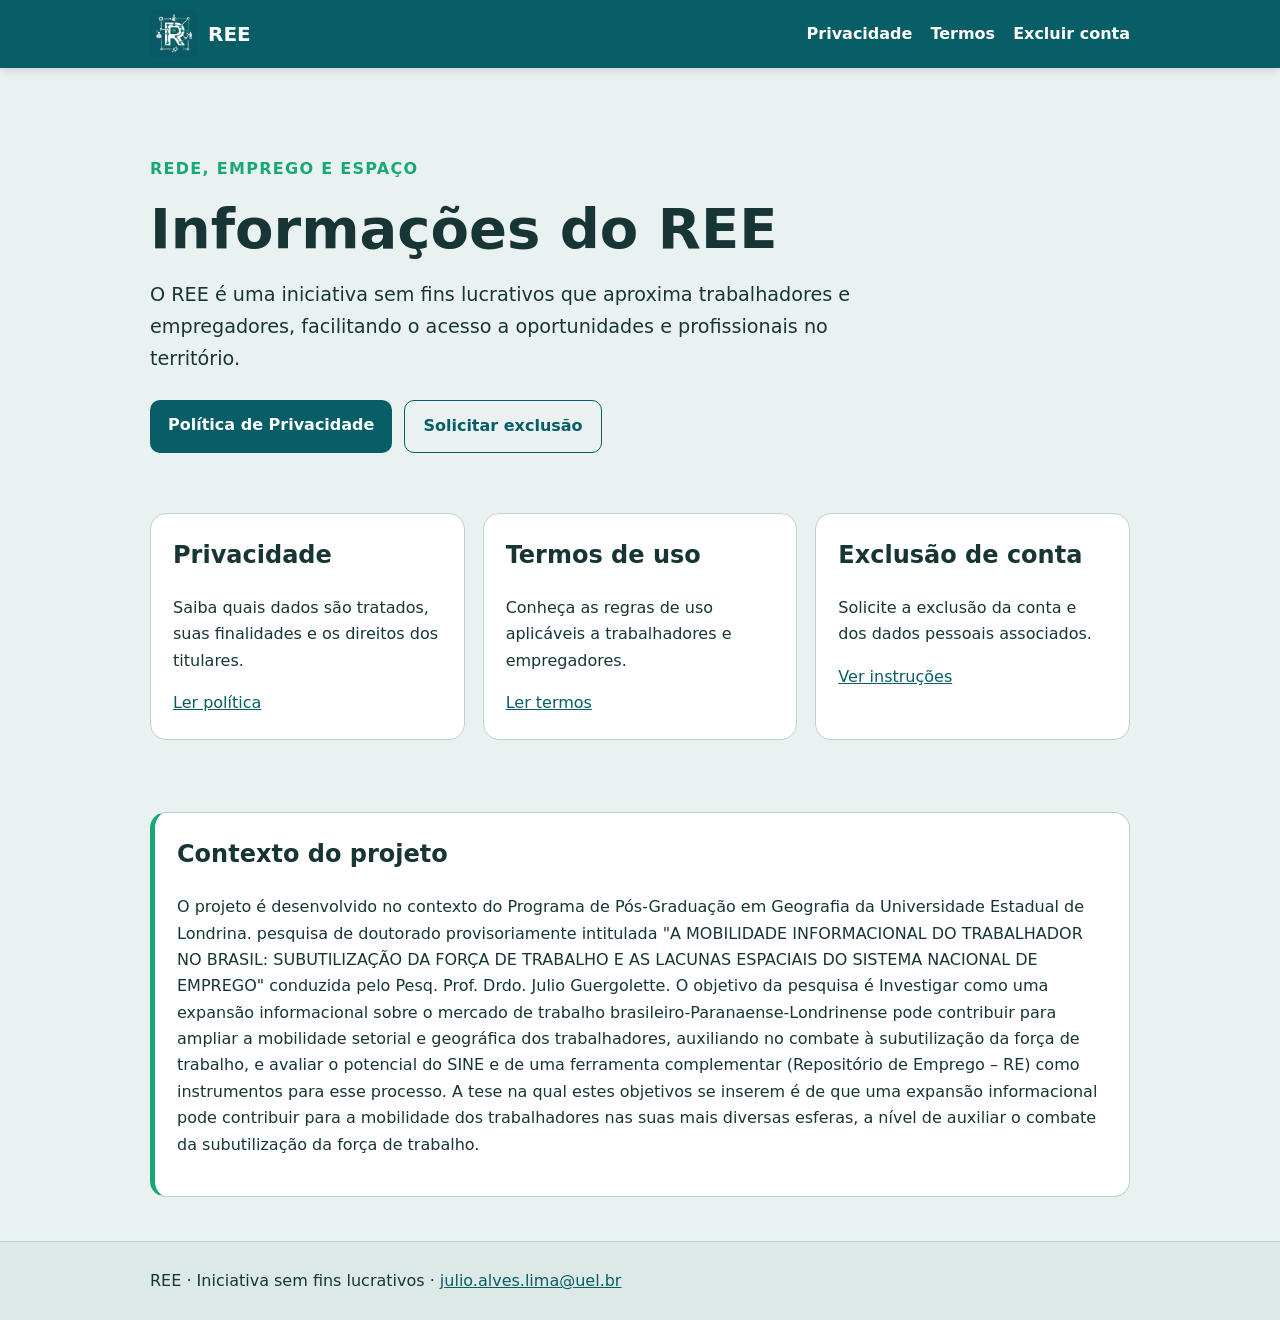
==== index.html @ cf128999 "Add files via upload" ====
<!doctype html>
<html lang="pt-BR"><head><meta charset="utf-8"><meta name="viewport" content="width=device-width,initial-scale=1"><title>REE | Informações legais</title><meta name="description" content="Informações institucionais, privacidade, termos e exclusão de conta do REE."><link rel="stylesheet" href="styles.css"></head>
<body><header><div class="wrap nav"><a class="brand" href="index.html"><span class="mark"><img src="assets/logo-ree.png" alt="Logo REE"></span><span>REE</span></a><nav><a href="privacy.html">Privacidade</a><a href="terms.html">Termos</a><a href="delete-account.html">Excluir conta</a></nav></div></header>
<main class="wrap"><section class="hero"><p class="eyebrow">REDE, EMPREGO E ESPAÇO</p><h1>Informações do REE</h1><p>O REE é uma iniciativa sem fins lucrativos que aproxima trabalhadores e empregadores, facilitando o acesso a oportunidades e profissionais no território.</p><div class="actions"><a class="button" href="privacy.html">Política de Privacidade</a><a class="button secondary" href="delete-account.html">Solicitar exclusão</a></div></section>
<section class="grid"><article class="card"><h2>Privacidade</h2><p>Saiba quais dados são tratados, suas finalidades e os direitos dos titulares.</p><a href="privacy.html">Ler política</a></article><article class="card"><h2>Termos de uso</h2><p>Conheça as regras de uso aplicáveis a trabalhadores e empregadores.</p><a href="terms.html">Ler termos</a></article><article class="card"><h2>Exclusão de conta</h2><p>Solicite a exclusão da conta e dos dados pessoais associados.</p><a href="delete-account.html">Ver instruções</a></article></section>
<section class="notice"><h2>Contexto do projeto</h2><p>O projeto é desenvolvido no contexto do Programa de Pós-Graduação em Geografia da Universidade Estadual de Londrina. pesquisa de doutorado provisoriamente intitulada "A MOBILIDADE INFORMACIONAL DO TRABALHADOR NO BRASIL: SUBUTILIZAÇÃO DA FORÇA DE TRABALHO E AS LACUNAS ESPACIAIS DO SISTEMA NACIONAL DE EMPREGO" 
    conduzida pelo Pesq. Prof. Drdo. Julio Guergolette. O objetivo da pesquisa é Investigar como uma expansão informacional sobre o mercado de trabalho brasileiro-Paranaense-Londrinense pode contribuir para ampliar a mobilidade setorial e geográfica dos trabalhadores, auxiliando no combate à subutilização da força de trabalho, e 
    avaliar o potencial do SINE e de uma ferramenta complementar (Repositório de Emprego – RE) como instrumentos para esse processo. A tese na qual estes objetivos se inserem é de que uma expansão informacional pode contribuir
     para a mobilidade dos trabalhadores nas suas mais diversas esferas, a nível de auxiliar o combate da subutilização da força de trabalho.</p></section></main>
<footer><div class="wrap">REE · Iniciativa sem fins lucrativos · <a href="mailto:julio.alves.lima@uel.br">julio.alves.lima@uel.br</a></div></footer></body></html>
---- styles.css ----
:root{--primary:#075e66;--secondary:#18a875;--bg:#eaf2f1;--text:#183536;--white:#fff;--muted:#557071;--line:#bfd1cf}*{box-sizing:border-box}html{scroll-behavior:smooth}body{margin:0;font-family:system-ui,-apple-system,"Segoe UI",Roboto,Arial,sans-serif;background:var(--bg);color:var(--text);line-height:1.65}a{color:var(--primary)}header{background:var(--primary);color:#fff;position:sticky;top:0;z-index:10;box-shadow:0 2px 10px #0002}.wrap{width:min(100% - 32px,980px);margin:auto}.nav{min-height:68px;display:flex;align-items:center;justify-content:space-between;gap:24px}.brand{display:flex;align-items:center;gap:10px;color:#fff;text-decoration:none;font-weight:800;font-size:1.25rem}
.mark {
  display: inline-flex;
  align-items: center;
  justify-content: center;
  width: 48px;
  height: 48px;
  flex: 0 0 48px;
}

.mark img {
  display: block;
  width: 100%;
  height: 100%;
  object-fit: contain;
}
nav{display:flex;gap:18px;flex-wrap:wrap}nav a{color:#fff;text-decoration:none;font-weight:650}nav a[aria-current=page],nav a:hover{text-decoration:underline;text-underline-offset:5px}.hero{padding:72px 0 42px}.eyebrow{color:var(--secondary);font-weight:800;letter-spacing:.08em}.hero h1,.legal h1{font-size:clamp(2rem,6vw,3.5rem);line-height:1.1;margin:.2em 0}.hero>p:not(.eyebrow){font-size:1.2rem;max-width:740px}.actions{display:flex;gap:12px;flex-wrap:wrap;margin-top:26px}.button{display:inline-block;background:var(--primary);color:#fff;padding:12px 18px;border-radius:10px;text-decoration:none;font-weight:750}.button:hover{background:#064d54}.button.secondary{background:transparent;color:var(--primary);border:1px solid var(--primary)}.grid{display:grid;grid-template-columns:repeat(3,1fr);gap:18px;padding:18px 0 48px}.card,.notice,.warning{background:#fff;border:1px solid var(--line);border-radius:16px;padding:22px}.card h2,.notice h2{margin-top:0}.notice{margin:24px 0 44px;border-left:5px solid var(--secondary)}.warning{margin:24px 0;background:#fff8dc;border-color:#e2c86f}.legal{background:#fff;margin-top:32px;margin-bottom:32px;padding:clamp(22px,5vw,52px);border:1px solid var(--line);border-radius:18px}.legal h2{margin-top:2em;line-height:1.25}.updated{color:var(--muted)}footer{background:#dce9e7;border-top:1px solid var(--line);padding:26px 0;margin-top:40px}li{margin:.35em 0}@media(max-width:720px){.nav{align-items:flex-start;flex-direction:column;padding:14px 0}.grid{grid-template-columns:1fr}.hero{padding-top:46px}nav{gap:12px;font-size:.92rem}.legal{width:min(100% - 20px,980px);padding:20px}}
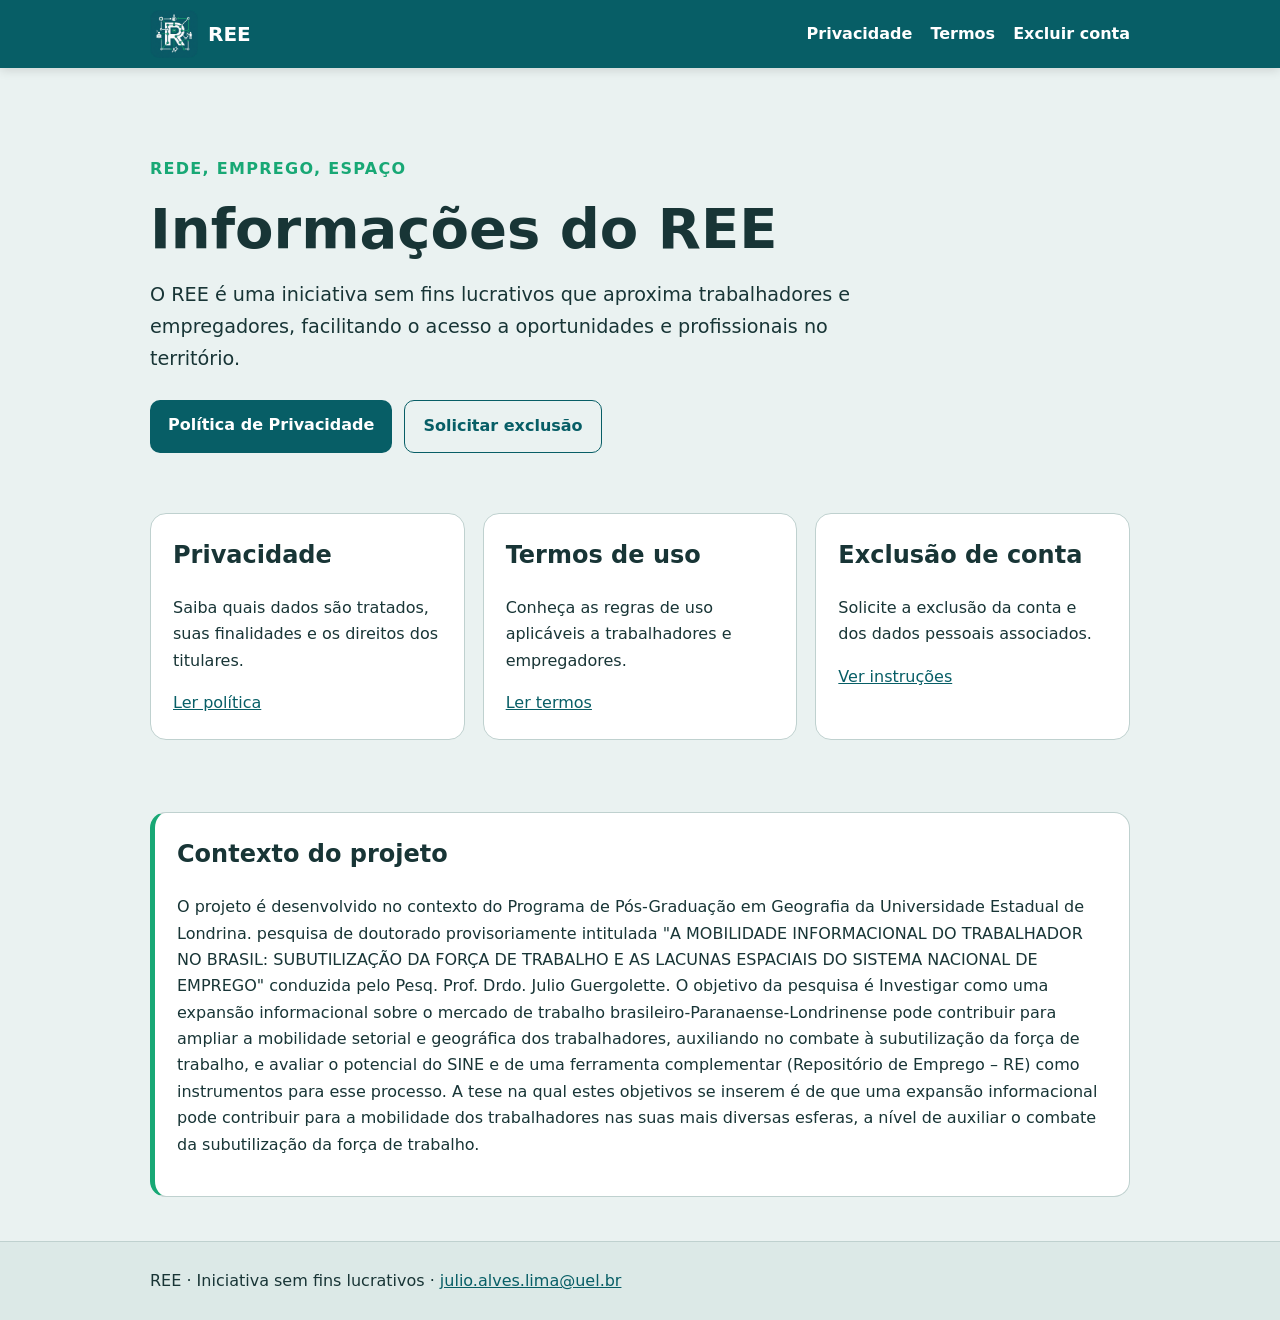
==== commit d927d846: "Fix hero section text in index.html Updated the hero section text for consistency." ====
--- a/index.html
+++ b/index.html
@@ -1,10 +1,10 @@
 <!doctype html>
 <html lang="pt-BR"><head><meta charset="utf-8"><meta name="viewport" content="width=device-width,initial-scale=1"><title>REE | Informações legais</title><meta name="description" content="Informações institucionais, privacidade, termos e exclusão de conta do REE."><link rel="stylesheet" href="styles.css"></head>
 <body><header><div class="wrap nav"><a class="brand" href="index.html"><span class="mark"><img src="assets/logo-ree.png" alt="Logo REE"></span><span>REE</span></a><nav><a href="privacy.html">Privacidade</a><a href="terms.html">Termos</a><a href="delete-account.html">Excluir conta</a></nav></div></header>
-<main class="wrap"><section class="hero"><p class="eyebrow">REDE, EMPREGO E ESPAÇO</p><h1>Informações do REE</h1><p>O REE é uma iniciativa sem fins lucrativos que aproxima trabalhadores e empregadores, facilitando o acesso a oportunidades e profissionais no território.</p><div class="actions"><a class="button" href="privacy.html">Política de Privacidade</a><a class="button secondary" href="delete-account.html">Solicitar exclusão</a></div></section>
+<main class="wrap"><section class="hero"><p class="eyebrow">REDE, EMPREGO, ESPAÇO</p><h1>Informações do REE</h1><p>O REE é uma iniciativa sem fins lucrativos que aproxima trabalhadores e empregadores, facilitando o acesso a oportunidades e profissionais no território.</p><div class="actions"><a class="button" href="privacy.html">Política de Privacidade</a><a class="button secondary" href="delete-account.html">Solicitar exclusão</a></div></section>
 <section class="grid"><article class="card"><h2>Privacidade</h2><p>Saiba quais dados são tratados, suas finalidades e os direitos dos titulares.</p><a href="privacy.html">Ler política</a></article><article class="card"><h2>Termos de uso</h2><p>Conheça as regras de uso aplicáveis a trabalhadores e empregadores.</p><a href="terms.html">Ler termos</a></article><article class="card"><h2>Exclusão de conta</h2><p>Solicite a exclusão da conta e dos dados pessoais associados.</p><a href="delete-account.html">Ver instruções</a></article></section>
 <section class="notice"><h2>Contexto do projeto</h2><p>O projeto é desenvolvido no contexto do Programa de Pós-Graduação em Geografia da Universidade Estadual de Londrina. pesquisa de doutorado provisoriamente intitulada "A MOBILIDADE INFORMACIONAL DO TRABALHADOR NO BRASIL: SUBUTILIZAÇÃO DA FORÇA DE TRABALHO E AS LACUNAS ESPACIAIS DO SISTEMA NACIONAL DE EMPREGO" 
     conduzida pelo Pesq. Prof. Drdo. Julio Guergolette. O objetivo da pesquisa é Investigar como uma expansão informacional sobre o mercado de trabalho brasileiro-Paranaense-Londrinense pode contribuir para ampliar a mobilidade setorial e geográfica dos trabalhadores, auxiliando no combate à subutilização da força de trabalho, e 
     avaliar o potencial do SINE e de uma ferramenta complementar (Repositório de Emprego – RE) como instrumentos para esse processo. A tese na qual estes objetivos se inserem é de que uma expansão informacional pode contribuir
      para a mobilidade dos trabalhadores nas suas mais diversas esferas, a nível de auxiliar o combate da subutilização da força de trabalho.</p></section></main>
-<footer><div class="wrap">REE · Iniciativa sem fins lucrativos · <a href="mailto:julio.alves.lima@uel.br">julio.alves.lima@uel.br</a></div></footer></body></html>+<footer><div class="wrap">REE · Iniciativa sem fins lucrativos · <a href="mailto:julio.alves.lima@uel.br">julio.alves.lima@uel.br</a></div></footer></body></html>
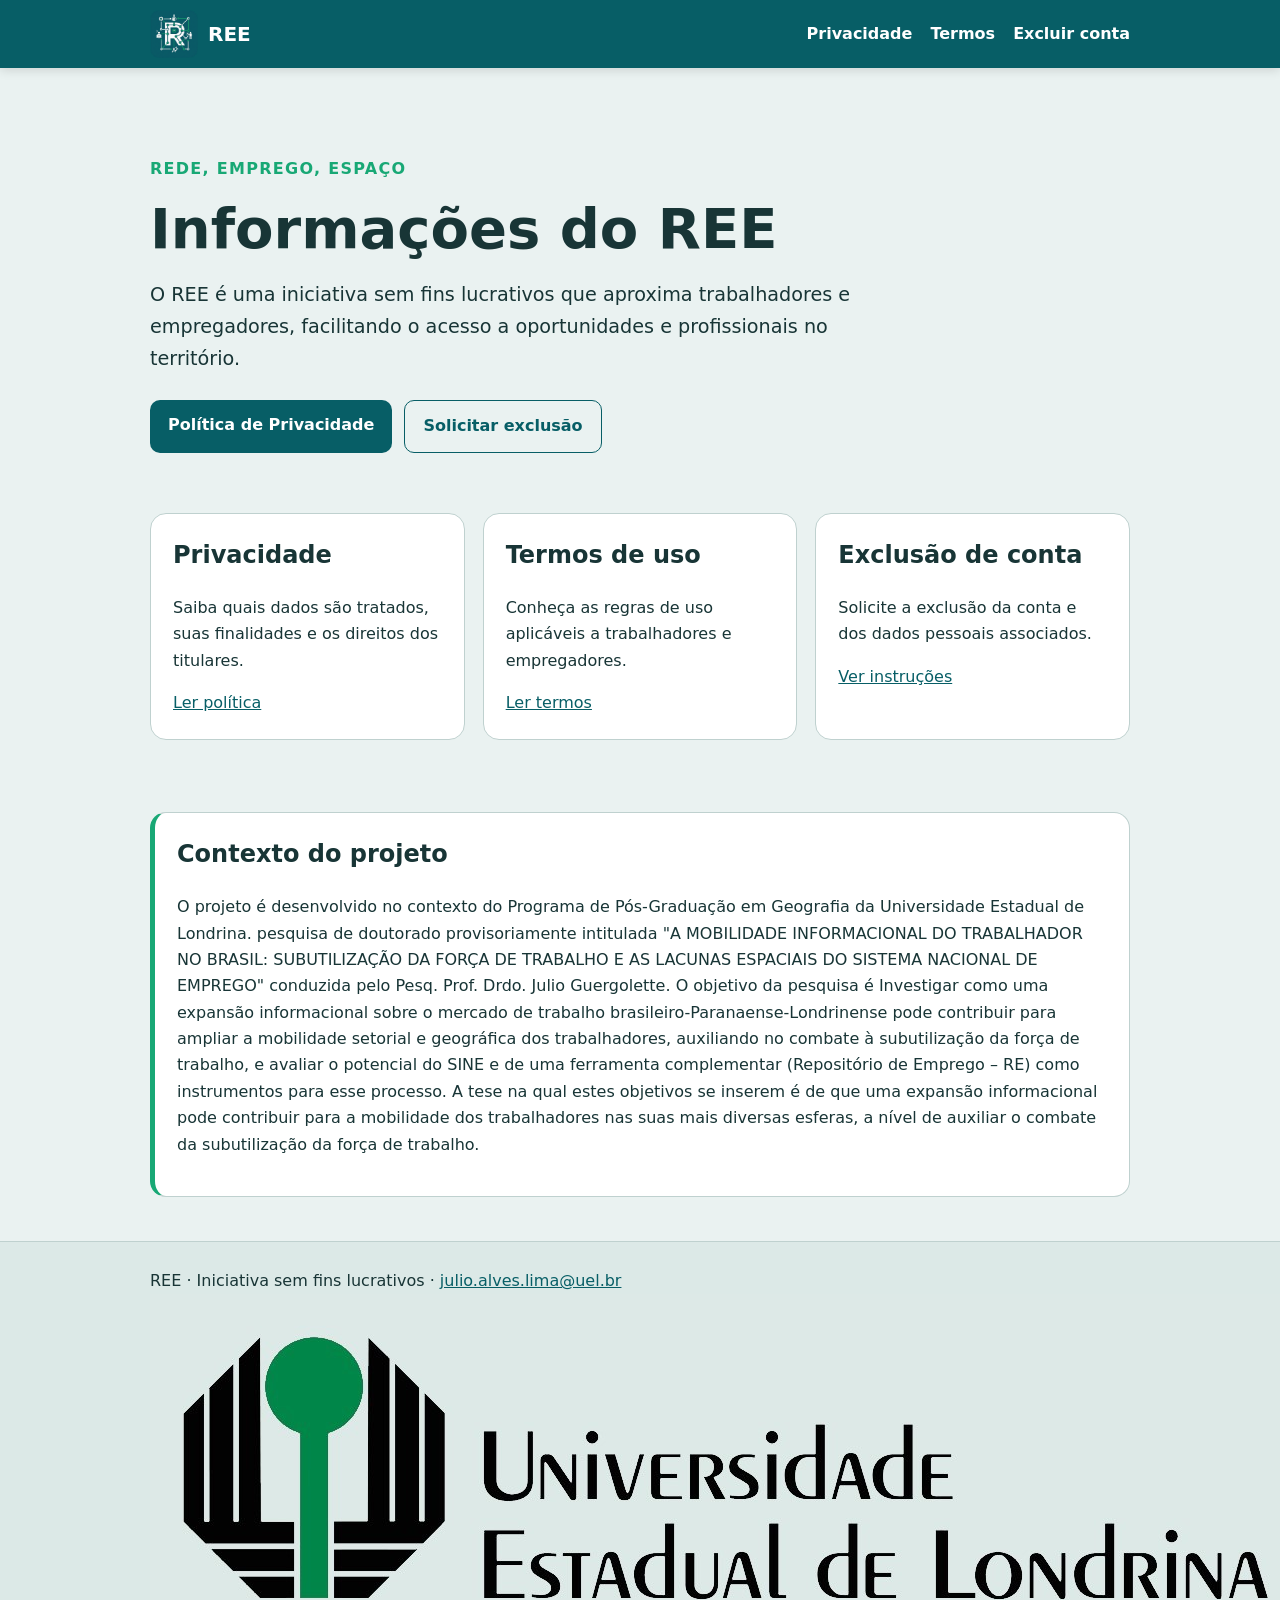
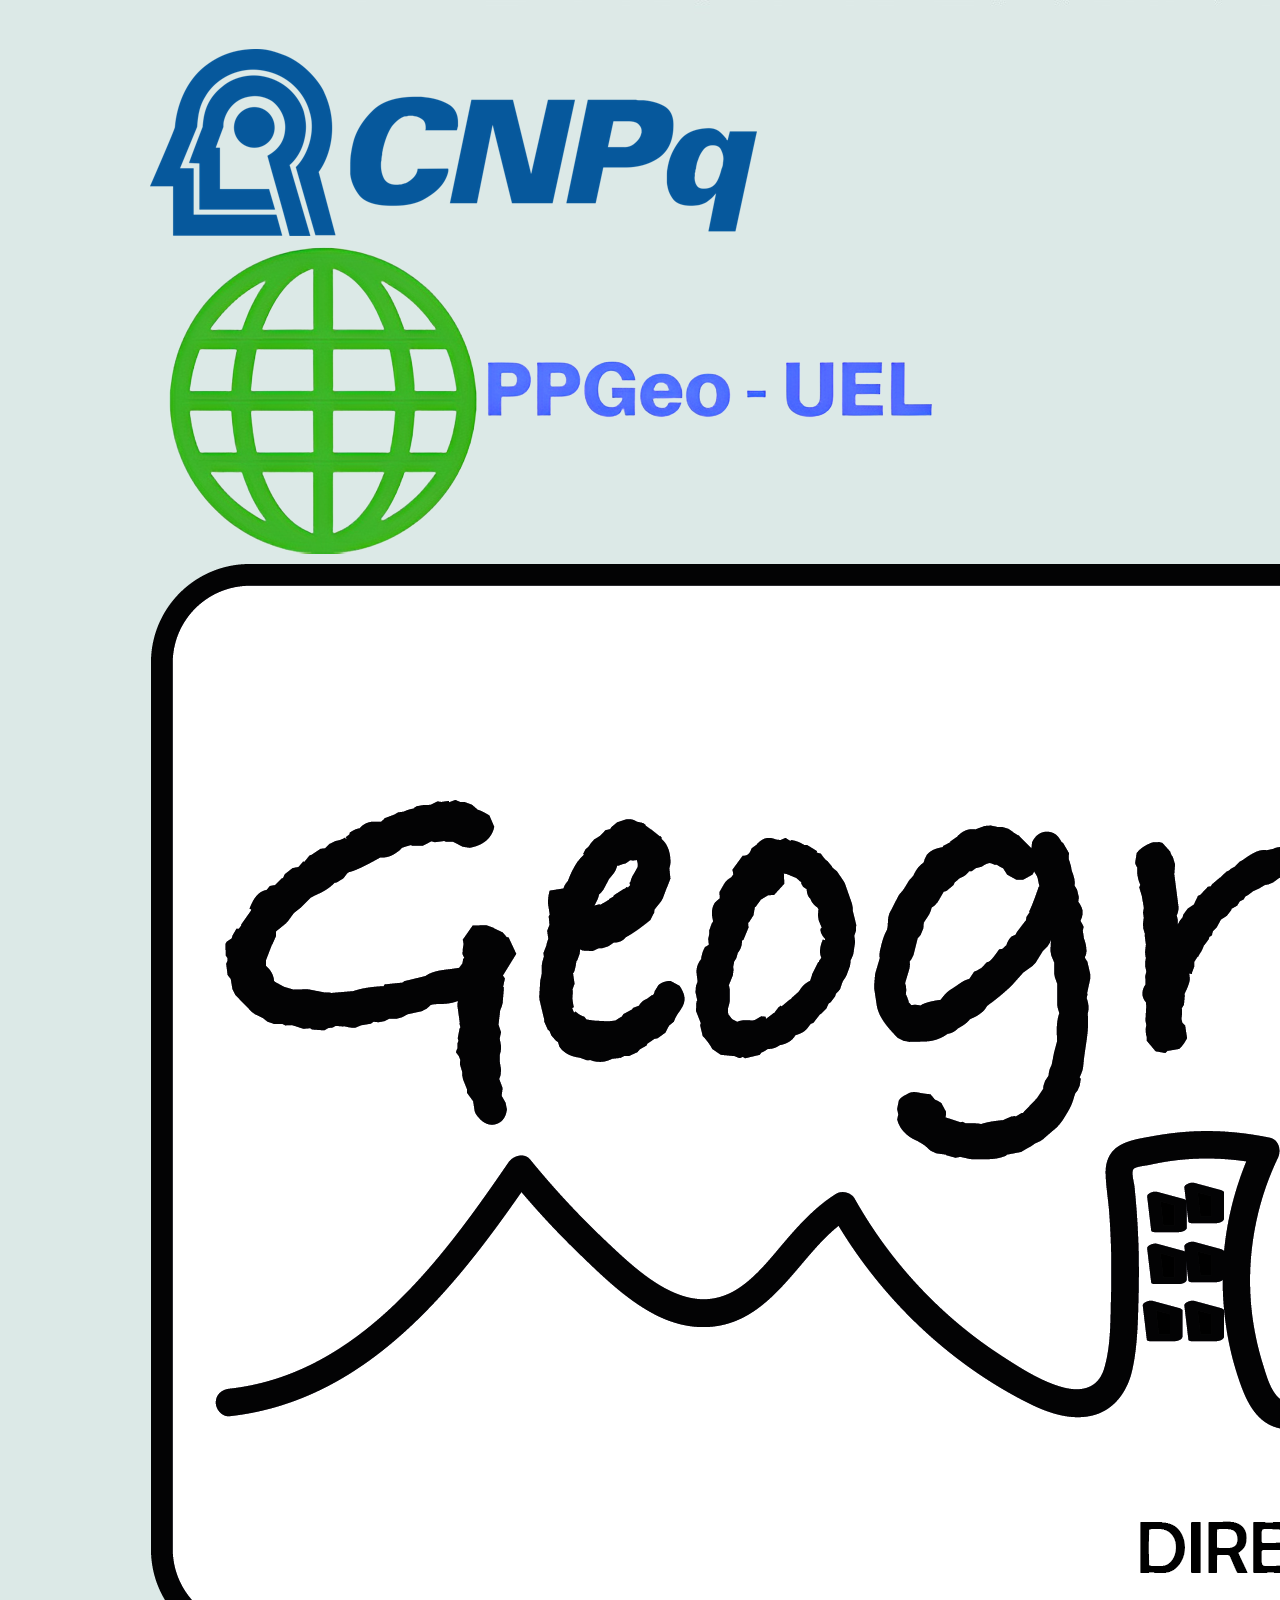
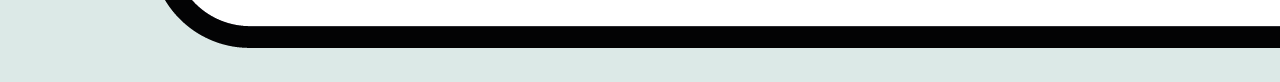
==== commit 786adf71: "Enhance index.html with footer logos and project context Added footer logos for institutional partne" ====
--- a/index.html
+++ b/index.html
@@ -1,10 +1,72 @@
 <!doctype html>
-<html lang="pt-BR"><head><meta charset="utf-8"><meta name="viewport" content="width=device-width,initial-scale=1"><title>REE | Informações legais</title><meta name="description" content="Informações institucionais, privacidade, termos e exclusão de conta do REE."><link rel="stylesheet" href="styles.css"></head>
-<body><header><div class="wrap nav"><a class="brand" href="index.html"><span class="mark"><img src="assets/logo-ree.png" alt="Logo REE"></span><span>REE</span></a><nav><a href="privacy.html">Privacidade</a><a href="terms.html">Termos</a><a href="delete-account.html">Excluir conta</a></nav></div></header>
-<main class="wrap"><section class="hero"><p class="eyebrow">REDE, EMPREGO, ESPAÇO</p><h1>Informações do REE</h1><p>O REE é uma iniciativa sem fins lucrativos que aproxima trabalhadores e empregadores, facilitando o acesso a oportunidades e profissionais no território.</p><div class="actions"><a class="button" href="privacy.html">Política de Privacidade</a><a class="button secondary" href="delete-account.html">Solicitar exclusão</a></div></section>
-<section class="grid"><article class="card"><h2>Privacidade</h2><p>Saiba quais dados são tratados, suas finalidades e os direitos dos titulares.</p><a href="privacy.html">Ler política</a></article><article class="card"><h2>Termos de uso</h2><p>Conheça as regras de uso aplicáveis a trabalhadores e empregadores.</p><a href="terms.html">Ler termos</a></article><article class="card"><h2>Exclusão de conta</h2><p>Solicite a exclusão da conta e dos dados pessoais associados.</p><a href="delete-account.html">Ver instruções</a></article></section>
-<section class="notice"><h2>Contexto do projeto</h2><p>O projeto é desenvolvido no contexto do Programa de Pós-Graduação em Geografia da Universidade Estadual de Londrina. pesquisa de doutorado provisoriamente intitulada "A MOBILIDADE INFORMACIONAL DO TRABALHADOR NO BRASIL: SUBUTILIZAÇÃO DA FORÇA DE TRABALHO E AS LACUNAS ESPACIAIS DO SISTEMA NACIONAL DE EMPREGO" 
-    conduzida pelo Pesq. Prof. Drdo. Julio Guergolette. O objetivo da pesquisa é Investigar como uma expansão informacional sobre o mercado de trabalho brasileiro-Paranaense-Londrinense pode contribuir para ampliar a mobilidade setorial e geográfica dos trabalhadores, auxiliando no combate à subutilização da força de trabalho, e 
-    avaliar o potencial do SINE e de uma ferramenta complementar (Repositório de Emprego – RE) como instrumentos para esse processo. A tese na qual estes objetivos se inserem é de que uma expansão informacional pode contribuir
-     para a mobilidade dos trabalhadores nas suas mais diversas esferas, a nível de auxiliar o combate da subutilização da força de trabalho.</p></section></main>
-<footer><div class="wrap">REE · Iniciativa sem fins lucrativos · <a href="mailto:julio.alves.lima@uel.br">julio.alves.lima@uel.br</a></div></footer></body></html>
+<html lang="pt-BR">
+<head>
+  <meta charset="utf-8">
+  <meta name="viewport" content="width=device-width,initial-scale=1">
+  <title>REE | Informações legais</title>
+  <meta name="description" content="Informações institucionais, privacidade, termos e exclusão de conta do REE.">
+  <link rel="stylesheet" href="styles.css">
+</head>
+<body>
+  <header>
+    <div class="wrap nav">
+      <a class="brand" href="index.html">
+        <span class="mark"><img src="assets/logo-ree.png" alt="Logo REE"></span>
+        <span>REE</span>
+      </a>
+      <nav>
+        <a href="privacy.html">Privacidade</a>
+        <a href="terms.html">Termos</a>
+        <a href="delete-account.html">Excluir conta</a>
+      </nav>
+    </div>
+  </header>
+
+  <main class="wrap">
+    <section class="hero">
+      <p class="eyebrow">REDE, EMPREGO, ESPAÇO</p>
+      <h1>Informações do REE</h1>
+      <p>O REE é uma iniciativa sem fins lucrativos que aproxima trabalhadores e empregadores, facilitando o acesso a oportunidades e profissionais no território.</p>
+      <div class="actions">
+        <a class="button" href="privacy.html">Política de Privacidade</a>
+        <a class="button secondary" href="delete-account.html">Solicitar exclusão</a>
+      </div>
+    </section>
+
+    <section class="grid">
+      <article class="card">
+        <h2>Privacidade</h2>
+        <p>Saiba quais dados são tratados, suas finalidades e os direitos dos titulares.</p>
+        <a href="privacy.html">Ler política</a>
+      </article>
+      <article class="card">
+        <h2>Termos de uso</h2>
+        <p>Conheça as regras de uso aplicáveis a trabalhadores e empregadores.</p>
+        <a href="terms.html">Ler termos</a>
+      </article>
+      <article class="card">
+        <h2>Exclusão de conta</h2>
+        <p>Solicite a exclusão da conta e dos dados pessoais associados.</p>
+        <a href="delete-account.html">Ver instruções</a>
+      </article>
+    </section>
+
+    <section class="notice">
+      <h2>Contexto do projeto</h2>
+      <p>O projeto é desenvolvido no contexto do Programa de Pós-Graduação em Geografia da Universidade Estadual de Londrina. pesquisa de doutorado provisoriamente intitulada "A MOBILIDADE INFORMACIONAL DO TRABALHADOR NO BRASIL: SUBUTILIZAÇÃO DA FORÇA DE TRABALHO E AS LACUNAS ESPACIAIS DO SISTEMA NACIONAL DE EMPREGO" conduzida pelo Pesq. Prof. Drdo. Julio Guergolette. O objetivo da pesquisa é Investigar como uma expansão informacional sobre o mercado de trabalho brasileiro-Paranaense-Londrinense pode contribuir para ampliar a mobilidade setorial e geográfica dos trabalhadores, auxiliando no combate à subutilização da força de trabalho, e avaliar o potencial do SINE e de uma ferramenta complementar (Repositório de Emprego – RE) como instrumentos para esse processo. A tese na qual estes objetivos se inserem é de que uma expansão informacional pode contribuir para a mobilidade dos trabalhadores nas suas mais diversas esferas, a nível de auxiliar o combate da subutilização da força de trabalho.</p>
+    </section>
+  </main>
+
+  <footer>
+    <div class="wrap">
+      <div>REE · Iniciativa sem fins lucrativos · <a href="mailto:julio.alves.lima@uel.br">julio.alves.lima@uel.br</a></div>
+      <div class="footer-logos">
+        <img src="assets/logo-uel.jpg" alt="Universidade Estadual de Londrina (UEL)">
+        <img src="assets/logo-cnpq.png" alt="CNPq">
+        <img src="assets/logo-ppgeo.png" alt="PPGeo - UEL">
+        <img src="assets/logo-geografando.png" alt="Geografando - Diretório de Pesquisa CNPq">
+      </div>
+    </div>
+  </footer>
+</body>
+</html>
